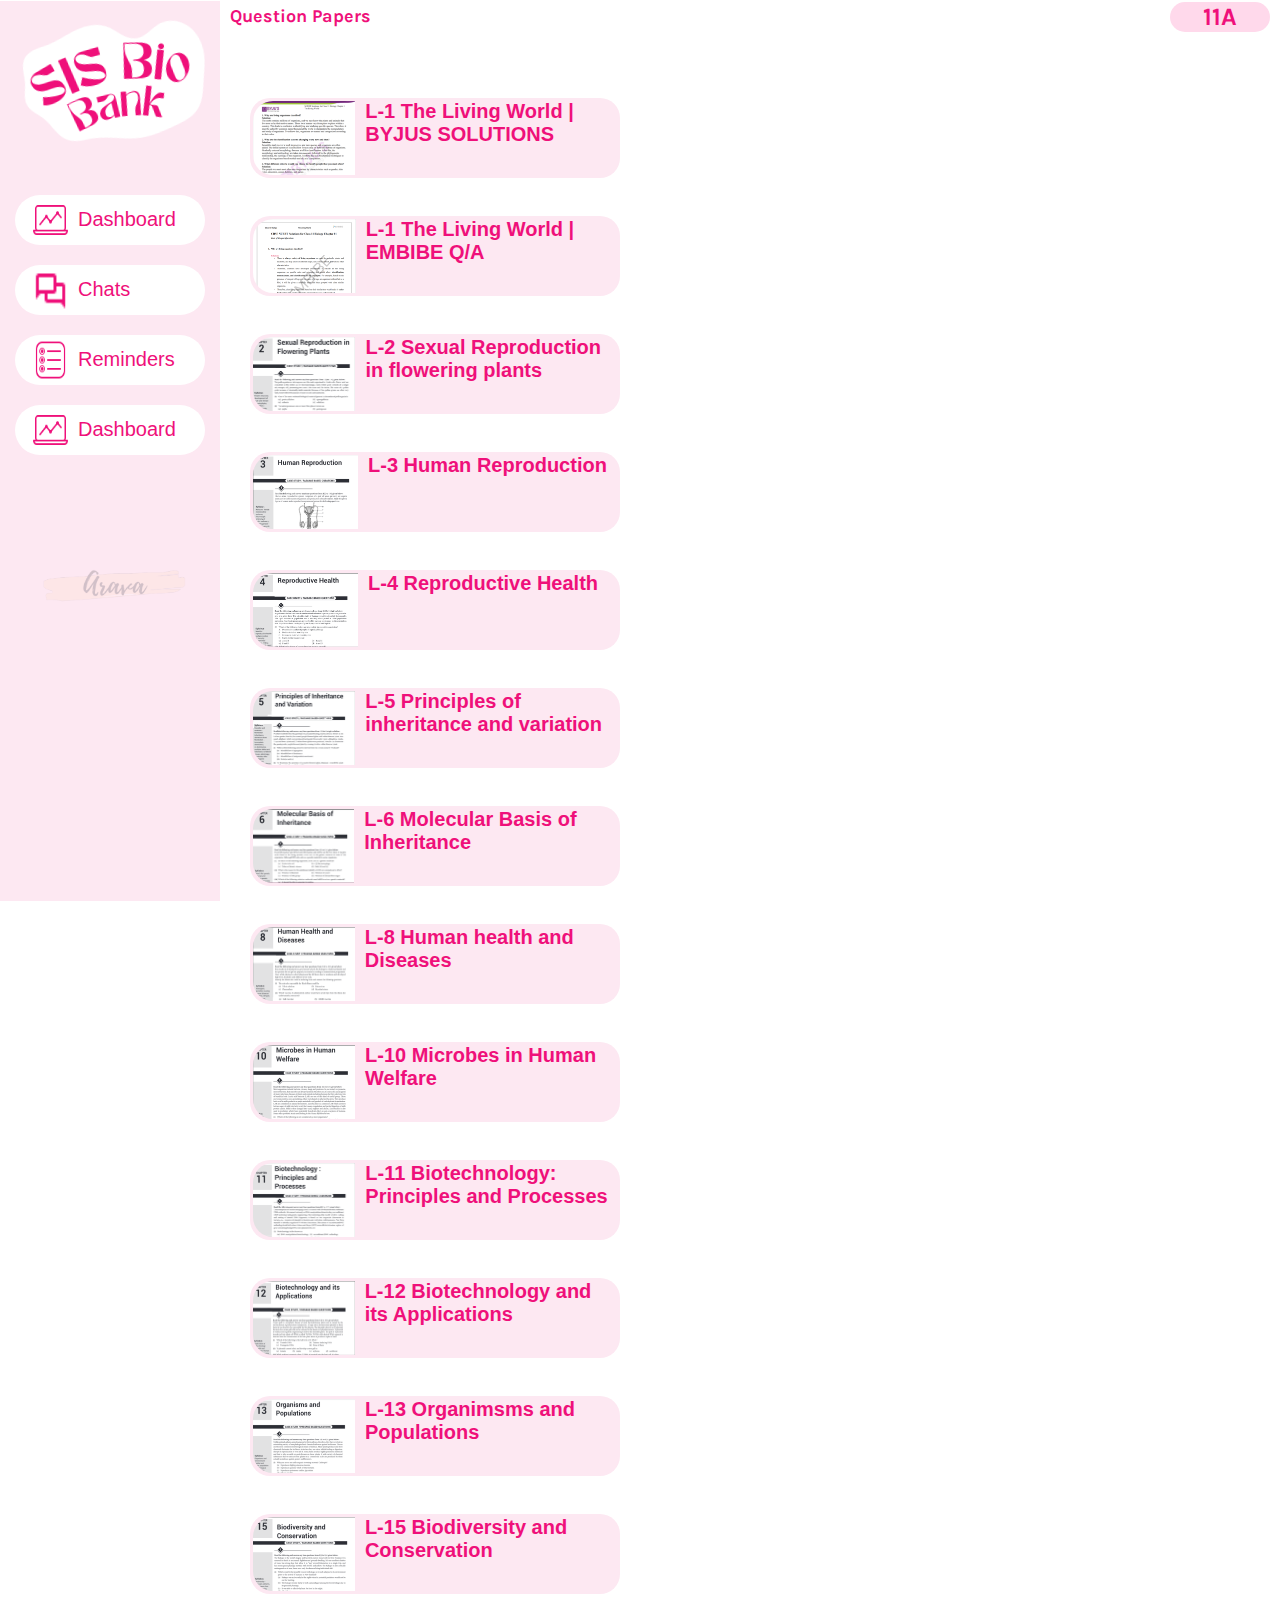
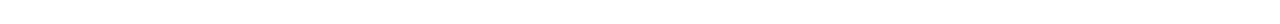
==== question-paper.html @ b0d58958 "first commit" ====
<!DOCTYPE html>
<html>
<head>
	<meta charset="utf-8">
	<meta name="viewport" content="width=device-width, initial-scale=1">
	<link rel="stylesheet" type="text/css" href="css/style.css">
	<link rel="stylesheet" type="text/css" href="css/reminder.css">
	<title>SIS BIO BANK</title>
	<link rel="preconnect" href="https://fonts.googleapis.com">
	<link rel="preconnect" href="https://fonts.gstatic.com" crossorigin>
	<link href="https://fonts.googleapis.com/css2?family=Belanosima:wght@700&family=Karla:wght@500&display=swap" rel="stylesheet">
	<link rel="preconnect" href="https://fonts.googleapis.com">
	<link rel="preconnect" href="https://fonts.gstatic.com" crossorigin>
	<link href="https://fonts.googleapis.com/css2?family=Bagel+Fat+One&display=swap" rel="stylesheet">
</head>
<body>
	<section id="page">
		<section id="sidebar">
		<a href="#"><img src="images/logo.png" alt="Arava" class="logo"></a>
		<center>
			<a href="home.html">
			<button id="sidebar-buttons">
				<img class="icons" src="[data-uri]" alt="performance-macbook"/><p class="button-text">Dashboard</p>
			</button>
			</a>

			<button id="sidebar-buttons">
				<img class="icons" src="[data-uri]" alt="performance-macbook"/><p class="button-text">Chats</p>
			</button>

			<a href="reminders.html">
			<button id="sidebar-buttons">
				<img class="icons" src="[data-uri]" alt="performance-macbook"/><p class="button-text">Reminders</p>
			</button>
			</a>

			<button id="sidebar-buttons">
				<img class="icons" src="[data-uri]" alt="performance-macbook"/><p class="button-text">Dashboard</p>
			</button>
		</center>
		<img src="images/about.png" class="about">
	</section>

	<section id="main-content">
		<h1 class="value">Question Papers</h1>
		<h1 class="currentclass">11A</h1>
		<br><br>

			<section id="question-pdf">
				<div>
					<section id="pdf-buttons">
				<a href="https://cdn1.byjus.com/wp-content/uploads/2023/02/NCERT-solutions-feb13-class-11-biology-chapter-1.pdf" target="_blank">
					<button id="pdfbutton">
						<img src="thumb/bjl1.png" class="thumbnail"><h3 class="pdf-text">L-1 The Living World | BYJUS SOLUTIONS</h3>
					</button>
				</a>
				<br>
				<a href="https://d2cyt36b7wnvt9.cloudfront.net/exams/wp-content/uploads/2021/11/19213118/Biology_Unit-01.pdf" target="_blank">
					<button id="pdfbutton">
						<img src="thumb/el1.png" class="thumbnail"><h3 class="pdf-text">L-1 The Living World | EMBIBE Q/A</h3>
					</button>
				</a>
				<br>
				<a href="pdf/cs2.pdf" target="_blank">
					<button id="pdfbutton">
						<img src="thumb/cs2.png" class="thumbnail"><h3 class="pdf-text">L-2 Sexual Reproduction in flowering plants</h3>
					</button>
				</a>
				<br>
				<a href="pdf/cs3.pdf" target="_blank">
					<button id="pdfbutton">
						<img src="thumb/cs3.png" class="thumbnail"><h3 class="pdf-text">L-3 Human Reproduction</h3>
					</button>
				</a>
				<br>
				<a href="pdf/cs4.pdf" target="_blank">
					<button id="pdfbutton">
						<img src="thumb/cs4.png" class="thumbnail"><h3 class="pdf-text">L-4 Reproductive Health</h3>
					</button>
				</a>
				<br>
				<a href="pdf/cs5.pdf" target="_blank">
					<button id="pdfbutton">
						<img src="thumb/cs5.png" class="thumbnail"><h3 class="pdf-text">L-5 Principles of inheritance and variation</h3>
					</button>
				</a>
				<br>
				<a href="pdf/cs6.pdf" target="_blank">
					<button id="pdfbutton">
						<img src="thumb/cs6.png" class="thumbnail"><h3 class="pdf-text">L-6 Molecular Basis of Inheritance</h3>
					</button>
				</a>
				<br>
				<a href="pdf/cs8.pdf" target="_blank">
					<button id="pdfbutton">
						<img src="thumb/cs8.png" class="thumbnail"><h3 class="pdf-text">L-8 Human health and Diseases</h3>
					</button>
				</a>
				<br>
				<a href="pdf/cs10.pdf" target="_blank">
					<button id="pdfbutton">
						<img src="thumb/cs10.png" class="thumbnail"><h3 class="pdf-text">L-10 Microbes in Human Welfare</h3>
					</button>
				</a>
				<br>
				<a href="pdf/cs11.pdf" target="_blank">
					<button id="pdfbutton">
						<img src="thumb/cs11.png" class="thumbnail"><h3 class="pdf-text">L-11 Biotechnology: Principles and Processes</h3>
					</button>
				</a>
				<br>
				<a href="pdf/cs12.pdf" target="_blank">
					<button id="pdfbutton">
						<img src="thumb/cs12.png" class="thumbnail"><h3 class="pdf-text">L-12 Biotechnology and its Applications</h3>
					</button>
				</a>
				<br>
				<a href="pdf/cs13.pdf" target="_blank">
					<button id="pdfbutton">
						<img src="thumb/cs13.png" class="thumbnail"><h3 class="pdf-text">L-13 Organimsms and Populations</h3>
					</button>
				</a>
				<br>
				<a href="pdf/cs15.pdf" target="_blank">
					<button id="pdfbutton">
						<img src="thumb/cs15.png" class="thumbnail"><h3 class="pdf-text">L-15 Biodiversity and Conservation</h3>
					</button>
				</a>
				
				


			</section>
				</div>
				<div>
					
				</div>
			</section>
	</section>
	</section>

	
</body>
<script type="text/javascript" src="js/reminder.js"></script>
<script type="text/javascript" src="js/pdf.js"></script>
</html>
---- css/style.css ----
body {
	background: #fff;
	margin: 0;
}
header {
	display: flex;
	justify-content: space-between;
}
ul li {
	display: inline-block;
	margin-right: 34px;
	font-family: 'Karla', sans-serif;
}
ul li a {
	color: #000000;
	list-style: none;
	font-size: 16px;
	text-decoration: none;

}
ul li a:hover {
	color: #584EFF;
	list-style: none;
	font-size: 16px;
	text-decoration: none;

}
.logo {
	width: 230px;
	margin-top: -40px;
	transition: 0.25s;
}
.logo:hover {
	transform: rotate(-10deg);
}
#sidebar {
	background: #FDE8F2;
	width: 220px;
	position: fixed;
	height: 100%;
	margin-top: -4px;
}
.icons {
	width: 35px;
	margin-left: 10px;
	color: #fff;
}
#sidebar-buttons {
	width: 190px;
    	height: 50px;
    	display: flex;
    	border-radius: 30px;
    	background: #fff;
    	border-color: transparent;
    	margin-bottom: 20px;
    	transition: 0.2s;
}
#sidebar-buttons:hover {
	transform: scale(1.1);
}
.button-text {
	font-size: 20px;
	margin-left: 10px;
	margin-top: 10px;
    	color: #ef107a;
    	text-decoration: none;
}
a {
  text-decoration: none;
}
#main-content {
	margin-left: 220px;
}

.value {
	font-size: 18px;
	color: #ef107a;
	font-family: 'Karla', sans-serif;
	margin: 5px 10px;
}
.time {
	font-size: 60px;
	text-align: center;
	color: #ef107a;
	font-family: 'Bagel Fat One', cursive;
}
.date {
	font-size: 20px;
	text-align: center;
	color: #ef107a;
	margin-top: -60px;
	font-family: 'Bagel Fat One', cursive;
}
.currentclass {
	text-align: center;
	margin-top: -30px;
	margin-right: 10px;
	background: #FFD9EB;
	color: #ef107a;
	width: 100px;
	height: 30px;
	border-radius: 30px;
	float: right;
	font-size: 25px;
	font-family: 'Karla', sans-serif;
}
#quick-button {
	width: 200px;
	height:200px;
	background: #FFCAE3;
	border-radius: 30px;
   	margin-right: 20px;
}
#dash-button {
	margin-top: 100px;
   	margin-left: 35px;
   	display: flex;
}
.about {
	width: 150px;
	margin-top: 90px;
	margin-left: 40px;
	filter: opacity(20%);
}
.about:hover {
	filter: opacity(60%);
}
.dashicon {
	width: 110px;
	margin-top: 40px;
	margin-left: 45px;
}
.thumbnail {
	    width: 105px;
    border-radius: 20px 0 0 20px;
    margin-left: -5px;
}
#pdfbutton {
	display: flex;
	margin-bottom: 20px;
	width: 370px;
	height: 80px;
	border-radius: 20px;
	background: #FDE8F2;
	border-color: transparent;
	transition: 0.25s;
}
#pdfbutton:hover {
	transform: scale(1.1);
}
.pdf-text {
	font-size: 20px;
	margin-left: 10px;
	color: #ef107a;
	text-align: left;
	margin-top: -1px;
}
#pdf-buttons {
	margin: 30px;
}
#question-pdf {
	display: flex;
}
---- css/reminder.css ----
body {
  margin: 0;
  background: #fff;
}

#app {
  display: grid;
  grid-template-columns: repeat(auto-fill, 200px);
  padding: 24px;
  gap: 24px;
}

.note {
  height: 200px;
  background: #FDE8F2;
  box-sizing: border-box;
  padding: 16px;
  border: none;
  border-radius: 10px;
  box-shadow: 0 0 7px rgba(0, 0, 0, 0.15);
  resize: none;
  font-family: sans-serif;
  font-size: 20px;
}

.add-note {
  height: 200px;
  border: none;
  outline: none;
  background: #ff6ab1;
  border-radius: 10px;
  font-size: 120px;
  color: #fff;
  cursor: pointer;
  transition: background 0.2s;
}

.add-note:hover {
  background: #ef107a;
}
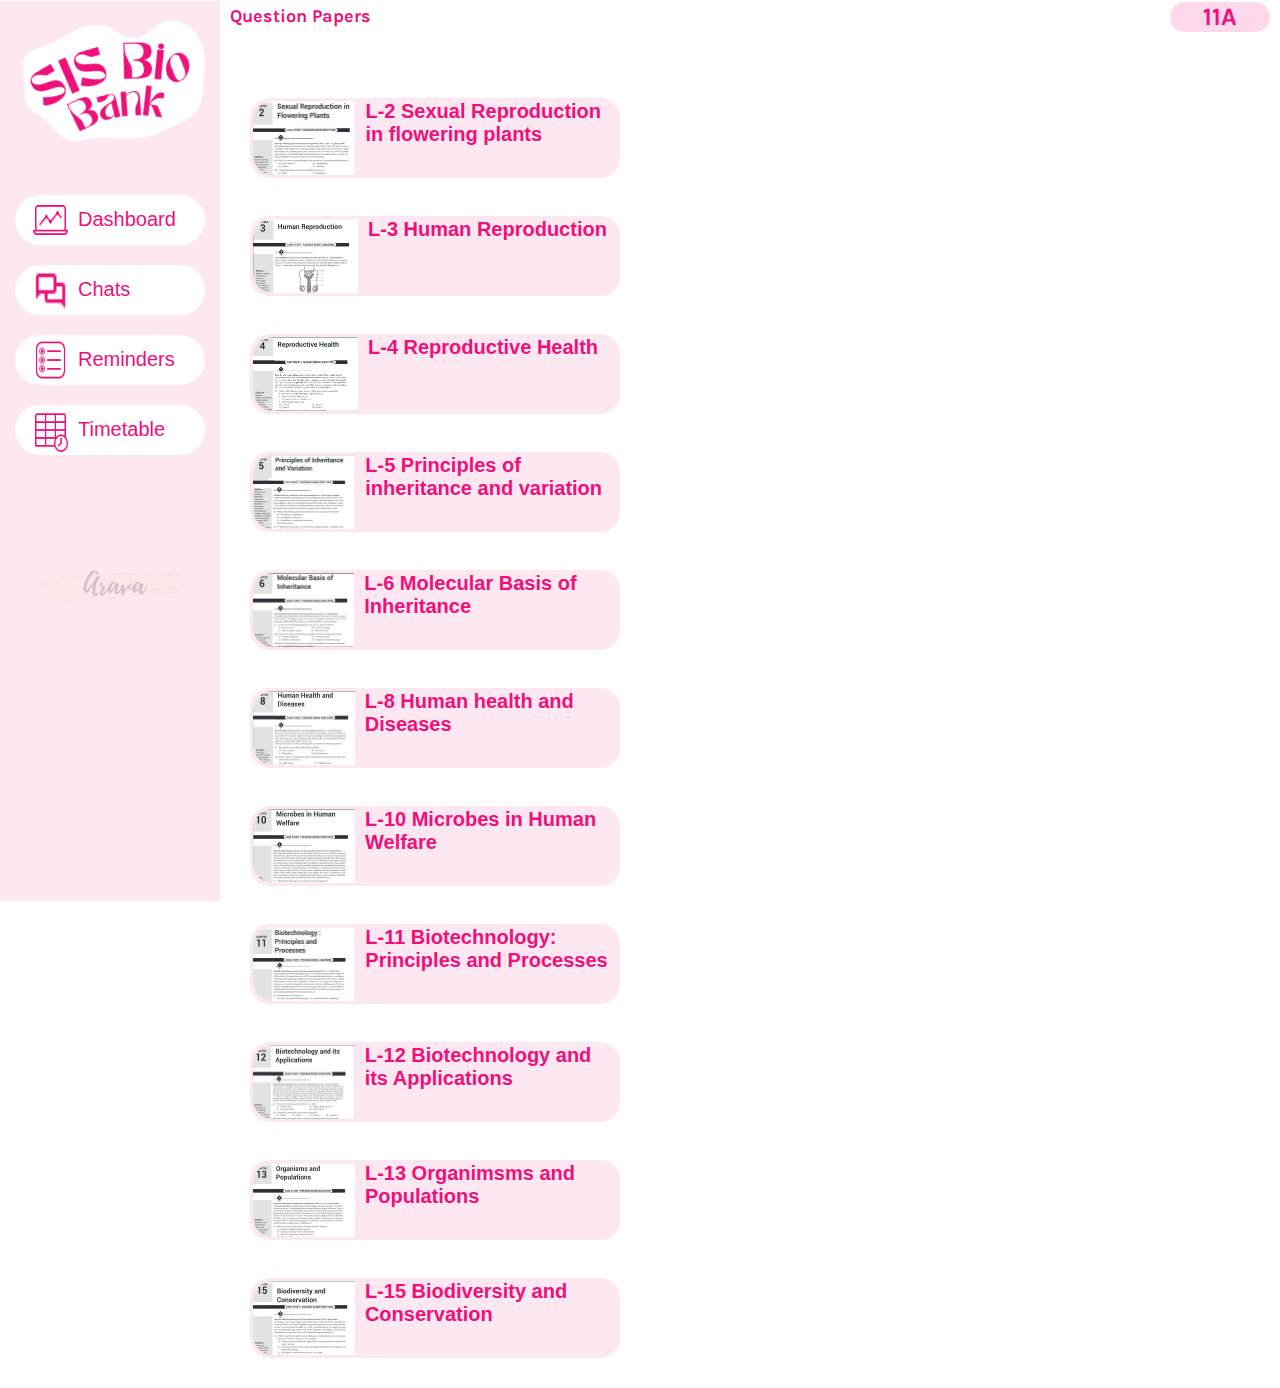
==== commit 5bc28bfc: "chats" ====
--- a/question-paper.html
+++ b/question-paper.html
@@ -13,6 +13,22 @@
 	<link rel="preconnect" href="https://fonts.gstatic.com" crossorigin>
 	<link href="https://fonts.googleapis.com/css2?family=Bagel+Fat+One&display=swap" rel="stylesheet">
 </head>
+<style type="text/css">
+	@keyframes fadeInUp {
+  0% {
+    transform: translateY(100%);
+    opacity: 0;
+  }
+  100% {
+    transform: translateY(0%);
+    opacity: 1;
+  }
+}
+
+.fadeInUp-animation {
+  animation: 1.5s fadeInUp;
+}
+</style>
 <body>
 	<section id="page">
 		<section id="sidebar">
@@ -24,9 +40,11 @@
 			</button>
 			</a>
 
-			<button id="sidebar-buttons">
-				<img class="icons" src="[data-uri]" alt="performance-macbook"/><p class="button-text">Chats</p>
-			</button>
+			<a href="chat.html">
+				<button id="sidebar-buttons">
+					<img class="icons" src="[data-uri]" alt="performance-macbook"/><p class="button-text">Chats</p>
+				</button>
+			</a>
 
 			<a href="reminders.html">
 			<button id="sidebar-buttons">
@@ -34,9 +52,11 @@
 			</button>
 			</a>
 
-			<button id="sidebar-buttons">
-				<img class="icons" src="[data-uri]" alt="performance-macbook"/><p class="button-text">Dashboard</p>
+			<a href="timetable.html">
+				<button id="sidebar-buttons">
+				<img class="icons" src="[data-uri]" alt="performance-macbook"/><p class="button-text">Timetable</p>
 			</button>
+			</a>
 		</center>
 		<img src="images/about.png" class="about">
 	</section>
@@ -46,21 +66,9 @@
 		<h1 class="currentclass">11A</h1>
 		<br><br>
 
-			<section id="question-pdf">
+			<section id="question-pdf" class="fadeInUp-animation">
 				<div>
 					<section id="pdf-buttons">
-				<a href="https://cdn1.byjus.com/wp-content/uploads/2023/02/NCERT-solutions-feb13-class-11-biology-chapter-1.pdf" target="_blank">
-					<button id="pdfbutton">
-						<img src="thumb/bjl1.png" class="thumbnail"><h3 class="pdf-text">L-1 The Living World | BYJUS SOLUTIONS</h3>
-					</button>
-				</a>
-				<br>
-				<a href="https://d2cyt36b7wnvt9.cloudfront.net/exams/wp-content/uploads/2021/11/19213118/Biology_Unit-01.pdf" target="_blank">
-					<button id="pdfbutton">
-						<img src="thumb/el1.png" class="thumbnail"><h3 class="pdf-text">L-1 The Living World | EMBIBE Q/A</h3>
-					</button>
-				</a>
-				<br>
 				<a href="pdf/cs2.pdf" target="_blank">
 					<button id="pdfbutton">
 						<img src="thumb/cs2.png" class="thumbnail"><h3 class="pdf-text">L-2 Sexual Reproduction in flowering plants</h3>
--- a/css/style.css
+++ b/css/style.css
@@ -110,6 +110,11 @@
 	background: #FFCAE3;
 	border-radius: 30px;
    	margin-right: 20px;
+   	transition: 0.21s;
+}
+#quick-button:hover {
+		transform: scale(1.1);
+
 }
 #dash-button {
 	margin-top: 100px;
@@ -160,4 +165,18 @@
 }
 #question-pdf {
 	display: flex;
+}
+.button-name {
+	text-align: center;
+	font-family: 'Karla', sans-serif;
+	font-size: 16px;
+	color: #ef107a;
+
+}
+iframe {
+	width: 95%;
+	height: 555px;
+	border-radius: 20px;
+	border-color: transparent;
+	box-shadow: 0 0 20px 7px rgb(255 170 210);
 }